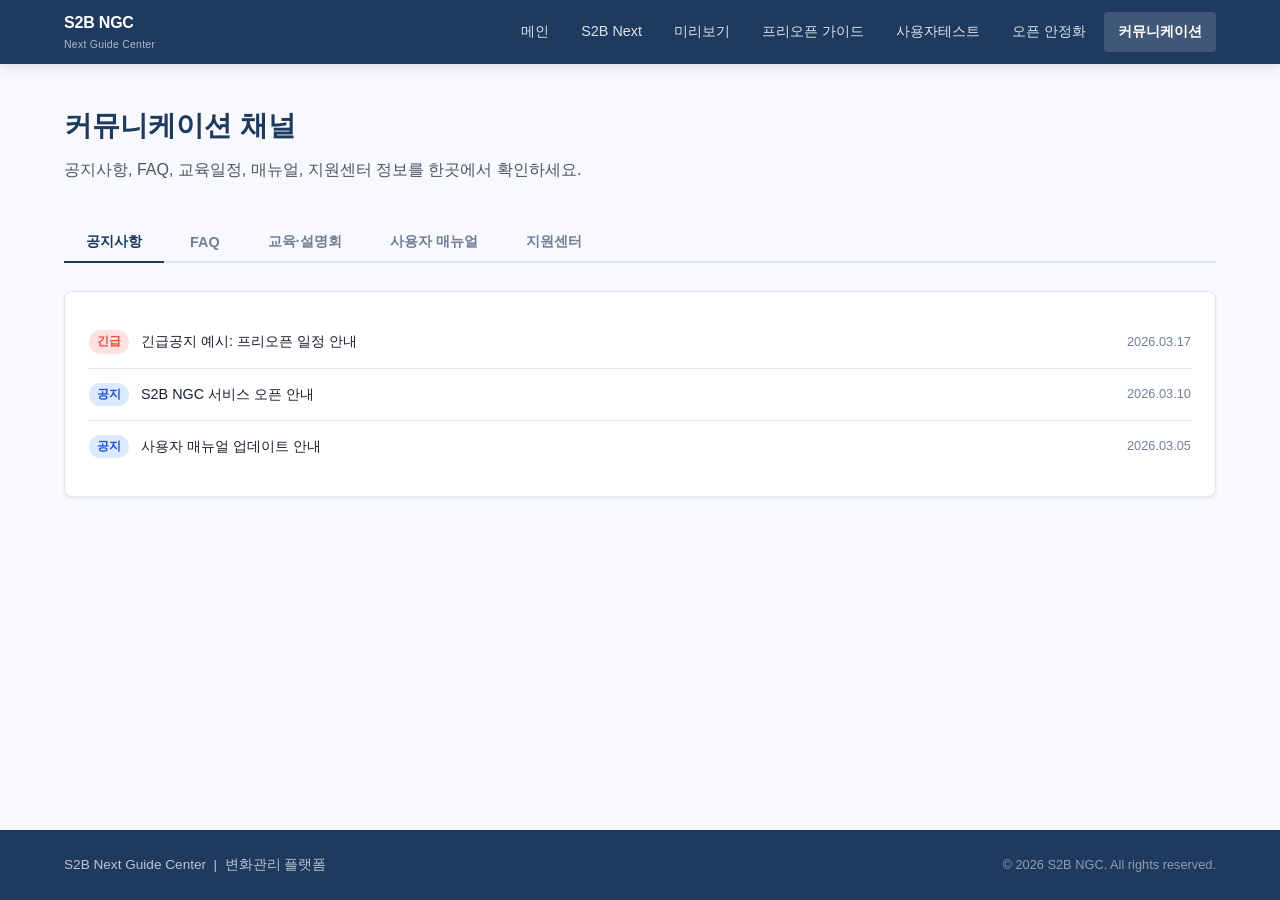
==== communication.html @ f14015ec "Initial project setup: S2B NGC static website - Directory structure, CSS, JS, JSON data files, all H" ====
<!DOCTYPE html>
<html lang="ko">
<head>
  <meta charset="UTF-8">
  <meta name="viewport" content="width=device-width, initial-scale=1.0">
  <meta name="description" content="커뮤니케이션 채널 - 공지사항, FAQ, 교육일정, 매뉴얼, 지원센터">
  <title>커뮤니케이션 | S2B NGC</title>
  <link rel="stylesheet" href="css/style.css">
  <style>
    .comm-tabs { display: flex; gap: 4px; flex-wrap: wrap; margin-bottom: 28px; border-bottom: 2px solid var(--color-border); }
    .comm-tab {
      padding: 10px 22px; font-size: .9rem; font-weight: 600;
      color: var(--color-text-muted);
      border-bottom: 2px solid transparent; margin-bottom: -2px;
      cursor: pointer; transition: all .15s; white-space: nowrap;
    }
    .comm-tab.active { color: var(--color-primary); border-bottom-color: var(--color-primary); }
    .comm-panel { display: none; }
    .comm-panel.active { display: block; }

    .edu-table { width: 100%; border-collapse: collapse; font-size: .875rem; }
    .edu-table th { background: var(--color-bg); padding: 10px 14px; text-align:left; font-weight:600; border-bottom: 2px solid var(--color-border); }
    .edu-table td { padding: 12px 14px; border-bottom: 1px solid var(--color-border); vertical-align: top; }
    .edu-table tr:last-child td { border-bottom: none; }

    .manual-list { display: flex; flex-direction: column; gap: 8px; }
    .manual-item {
      display: flex; align-items: center; justify-content: space-between; gap: 12px;
      padding: 14px 16px;
      border: 1px solid var(--color-border); border-radius: var(--radius-md);
      background: var(--color-surface);
    }
    .manual-info { display: flex; align-items: center; gap: 10px; flex: 1; }
    .manual-icon { font-size: 1.4rem; }
    .manual-title { font-weight: 600; font-size: .9rem; }
    .manual-size  { font-size: .8rem; color: var(--color-text-muted); }
  </style>
</head>
<body>

  <div id="header-mount"></div>

  <main>
    <div class="container">
      <h1 class="page-title">커뮤니케이션 채널</h1>
      <p class="page-desc">공지사항, FAQ, 교육일정, 매뉴얼, 지원센터 정보를 한곳에서 확인하세요.</p>

      <div class="comm-tabs">
        <button class="comm-tab active" data-tab="notice">공지사항</button>
        <button class="comm-tab" data-tab="faq">FAQ</button>
        <button class="comm-tab" data-tab="education">교육·설명회</button>
        <button class="comm-tab" data-tab="manual">사용자 매뉴얼</button>
        <button class="comm-tab" data-tab="support">지원센터</button>
      </div>

      <!-- 공지사항 -->
      <div class="comm-panel active" id="panel-notice">
        <div class="card" id="notice-list-wrap">
          <div class="notice-list" id="notice-list"></div>
        </div>
      </div>

      <!-- FAQ -->
      <div class="comm-panel" id="panel-faq">
        <div style="display:flex; gap:8px; flex-wrap:wrap; margin-bottom:16px;" id="faq-category-filter">
          <button class="preview-nav-btn active" data-cat="all" style="border-radius:4px; padding:6px 14px; border:1.5px solid var(--color-border); font-size:.85rem; font-weight:600; color:var(--color-text-sub); background:var(--color-surface); cursor:pointer;">전체</button>
        </div>
        <div id="faq-container"></div>
      </div>

      <!-- 교육·설명회 -->
      <div class="comm-panel" id="panel-education">
        <div class="card" style="overflow-x:auto;">
          <table class="edu-table">
            <thead>
              <tr>
                <th>구분</th><th>제목</th><th>일정</th><th>대상</th><th>상태</th>
              </tr>
            </thead>
            <tbody id="edu-tbody"></tbody>
          </table>
        </div>
      </div>

      <!-- 사용자 매뉴얼 -->
      <div class="comm-panel" id="panel-manual">
        <div class="manual-list" id="manual-list"></div>
      </div>

      <!-- 지원센터 -->
      <div class="comm-panel" id="panel-support">
        <div style="display:grid; grid-template-columns:repeat(auto-fit, minmax(260px,1fr)); gap:16px;">
          <div class="card">
            <h3 style="font-weight:700; margin-bottom:16px; color:var(--color-primary);">프로젝트팀</h3>
            <dl style="display:flex; flex-direction:column; gap:10px; font-size:.9rem;">
              <div style="display:flex; gap:12px;">
                <dt style="color:var(--color-text-muted); flex-shrink:0; width:50px;">기관명</dt>
                <dd id="team-name" style="font-weight:600;"></dd>
              </div>
              <div style="display:flex; gap:12px;">
                <dt style="color:var(--color-text-muted); flex-shrink:0; width:50px;">전화</dt>
                <dd id="team-phone"></dd>
              </div>
              <div style="display:flex; gap:12px;">
                <dt style="color:var(--color-text-muted); flex-shrink:0; width:50px;">이메일</dt>
                <dd id="team-email"></dd>
              </div>
              <div style="display:flex; gap:12px;">
                <dt style="color:var(--color-text-muted); flex-shrink:0; width:50px;">운영</dt>
                <dd id="team-hours"></dd>
              </div>
            </dl>
          </div>
          <div class="card">
            <h3 style="font-weight:700; margin-bottom:16px; color:var(--color-primary);">고객센터</h3>
            <dl style="display:flex; flex-direction:column; gap:10px; font-size:.9rem;">
              <div style="display:flex; gap:12px;">
                <dt style="color:var(--color-text-muted); flex-shrink:0; width:50px;">기관명</dt>
                <dd id="cc-name" style="font-weight:600;"></dd>
              </div>
              <div style="display:flex; gap:12px;">
                <dt style="color:var(--color-text-muted); flex-shrink:0; width:50px;">전화</dt>
                <dd id="cc-phone"></dd>
              </div>
              <div style="display:flex; gap:12px;">
                <dt style="color:var(--color-text-muted); flex-shrink:0; width:50px;">운영</dt>
                <dd id="cc-hours"></dd>
              </div>
            </dl>
          </div>
        </div>
      </div>
    </div>
  </main>

  <div id="footer-mount"></div>

  <script src="js/components.js"></script>
  <script src="js/app.js"></script>
  <script>
    // 탭 전환
    document.querySelectorAll('.comm-tab').forEach(tab => {
      tab.addEventListener('click', () => {
        document.querySelectorAll('.comm-tab').forEach(t => t.classList.remove('active'));
        document.querySelectorAll('.comm-panel').forEach(p => p.classList.remove('active'));
        tab.classList.add('active');
        document.getElementById('panel-' + tab.dataset.tab).classList.add('active');
      });
    });

    document.addEventListener('DOMContentLoaded', async () => {
      const data = await loadData('data/communication.json');
      if (!data) return;

      // 공지사항
      renderNoticeList('notice-list', data.notices, 20);

      // FAQ
      const categories = ['all', ...new Set(data.faq.map(f => f.category))];
      const filterEl = document.getElementById('faq-category-filter');
      filterEl.innerHTML = categories.map(c => `
        <button class="comm-filter-btn ${c === 'all' ? 'active' : ''}"
                data-cat="${c}"
                style="padding:6px 14px; border:1.5px solid var(--color-border); border-radius:4px; font-size:.85rem; font-weight:600; color:var(--color-text-sub); background:var(--color-surface); cursor:pointer;">
          ${c === 'all' ? '전체' : c}
        </button>
      `).join('');

      function renderFilteredFAQ(cat) {
        const items = cat === 'all' ? data.faq : data.faq.filter(f => f.category === cat);
        renderFAQ('faq-container', items);
      }
      renderFilteredFAQ('all');

      filterEl.querySelectorAll('.comm-filter-btn').forEach(btn => {
        btn.addEventListener('click', () => {
          filterEl.querySelectorAll('.comm-filter-btn').forEach(b => {
            b.style.background = 'var(--color-surface)';
            b.style.color = 'var(--color-text-sub)';
            b.style.borderColor = 'var(--color-border)';
          });
          btn.style.background = 'var(--color-primary)';
          btn.style.color = '#fff';
          btn.style.borderColor = 'var(--color-primary)';
          renderFilteredFAQ(btn.dataset.cat);
        });
      });

      // 교육
      document.getElementById('edu-tbody').innerHTML = data.education.map(e => `
        <tr>
          <td><span class="badge badge-info">${e.type}</span></td>
          <td>${e.title}</td>
          <td>${e.date}</td>
          <td>${e.target}</td>
          <td><span class="badge badge-notice">${e.status}</span></td>
        </tr>
      `).join('');

      // 매뉴얼
      document.getElementById('manual-list').innerHTML = data.manuals.map(m => `
        <div class="manual-item">
          <div class="manual-info">
            <span class="manual-icon">📄</span>
            <div>
              <div class="manual-title">${m.title}</div>
              <div class="manual-size">${m.size}</div>
            </div>
          </div>
          <a href="assets/manuals/${m.filename}" download
             class="btn btn-outline" style="font-size:.8rem; padding:6px 14px;">
            다운로드
          </a>
        </div>
      `).join('');

      // 지원센터
      const pt = data.support.projectTeam;
      const cc = data.support.callCenter;
      document.getElementById('team-name').textContent  = pt.name;
      document.getElementById('team-phone').textContent = pt.phone;
      document.getElementById('team-email').textContent = pt.email;
      document.getElementById('team-hours').textContent = pt.hours;
      document.getElementById('cc-name').textContent    = cc.name;
      document.getElementById('cc-phone').textContent   = cc.phone;
      document.getElementById('cc-hours').textContent   = cc.hours;
    });
  </script>
</body>
</html>
---- css/style.css ----
/* ============================================================
   S2B NGC - style.css
   반응형: PC(1024px+) / Mobile(~767px)
   ============================================================ */

/* ── CSS 변수 ── */
:root {
  --color-primary:     #1E3A5F;
  --color-primary-lt:  #2E5B8E;
  --color-accent:      #E8A020;
  --color-success:     #27AE60;
  --color-danger:      #E74C3C;
  --color-warning:     #F39C12;

  --color-bg:          #F8F9FC;
  --color-surface:     #FFFFFF;
  --color-border:      #E2E8F0;

  --color-text:        #1A202C;
  --color-text-sub:    #4A5568;
  --color-text-muted:  #718096;

  --font-base:         'Noto Sans KR', 'Apple SD Gothic Neo', sans-serif;
  --font-size-base:    16px;

  --radius-sm:         4px;
  --radius-md:         8px;
  --radius-lg:         12px;

  --shadow-sm:         0 1px 3px rgba(0,0,0,.08);
  --shadow-md:         0 4px 12px rgba(0,0,0,.10);

  --header-height:     64px;
  --container-width:   1200px;
  --gap:               24px;
}

/* ── 리셋 ── */
*, *::before, *::after { box-sizing: border-box; margin: 0; padding: 0; }
html { font-size: var(--font-size-base); scroll-behavior: smooth; }
body {
  font-family: var(--font-base);
  color: var(--color-text);
  background: var(--color-bg);
  line-height: 1.6;
  min-height: 100vh;
  display: flex;
  flex-direction: column;
}
a { color: inherit; text-decoration: none; }
ul, ol { list-style: none; }
img { max-width: 100%; display: block; }
button { cursor: pointer; font-family: inherit; border: none; background: none; }

/* ── 레이아웃 ── */
.container {
  width: 100%;
  max-width: var(--container-width);
  margin: 0 auto;
  padding: 0 var(--gap);
}
main { flex: 1; padding: 40px 0 60px; }
.page-title {
  font-size: 1.75rem;
  font-weight: 700;
  color: var(--color-primary);
  margin-bottom: 8px;
}
.page-desc {
  color: var(--color-text-sub);
  margin-bottom: 40px;
}
section { margin-bottom: 48px; }
.section-title {
  font-size: 1.2rem;
  font-weight: 700;
  color: var(--color-primary);
  margin-bottom: 16px;
  padding-bottom: 10px;
  border-bottom: 2px solid var(--color-border);
}

/* ── 헤더 ── */
#site-header {
  position: sticky;
  top: 0;
  z-index: 100;
  height: var(--header-height);
  background: var(--color-primary);
  box-shadow: var(--shadow-md);
}
#site-header .container {
  display: flex;
  align-items: center;
  justify-content: space-between;
  height: 100%;
}
.header-logo {
  display: flex;
  flex-direction: column;
  gap: 1px;
}
.header-logo .logo-title {
  font-size: 1rem;
  font-weight: 700;
  color: #fff;
  letter-spacing: -.2px;
}
.header-logo .logo-sub {
  font-size: .65rem;
  color: rgba(255,255,255,.65);
  letter-spacing: .3px;
}

/* GNB */
.gnb { display: flex; gap: 4px; }
.gnb a {
  display: block;
  padding: 8px 14px;
  font-size: .9rem;
  color: rgba(255,255,255,.85);
  border-radius: var(--radius-sm);
  transition: background .15s, color .15s;
  white-space: nowrap;
}
.gnb a:hover,
.gnb a.active {
  background: rgba(255,255,255,.15);
  color: #fff;
}
.gnb a.active { font-weight: 700; }

/* 햄버거 버튼 (모바일 전용) */
.menu-toggle {
  display: none;
  flex-direction: column;
  gap: 5px;
  padding: 6px;
}
.menu-toggle span {
  display: block;
  width: 24px;
  height: 2px;
  background: #fff;
  border-radius: 2px;
  transition: transform .25s, opacity .25s;
}
.menu-toggle.open span:nth-child(1) { transform: translateY(7px) rotate(45deg); }
.menu-toggle.open span:nth-child(2) { opacity: 0; }
.menu-toggle.open span:nth-child(3) { transform: translateY(-7px) rotate(-45deg); }

/* ── 푸터 ── */
#site-footer {
  background: var(--color-primary);
  color: rgba(255,255,255,.7);
  padding: 24px 0;
  font-size: .85rem;
}
#site-footer .container {
  display: flex;
  align-items: center;
  justify-content: space-between;
  flex-wrap: wrap;
  gap: 8px;
}
.footer-copy { color: rgba(255,255,255,.5); font-size: .8rem; }

/* ── 공통 컴포넌트 ── */

/* 배지 */
.badge {
  display: inline-block;
  padding: 2px 8px;
  border-radius: 20px;
  font-size: .75rem;
  font-weight: 600;
}
.badge-urgent  { background: #FEE2E2; color: var(--color-danger); }
.badge-notice  { background: #DBEAFE; color: #1D4ED8; }
.badge-new     { background: #D1FAE5; color: #065F46; }
.badge-info    { background: #E0E7FF; color: #3730A3; }

/* 카드 */
.card {
  background: var(--color-surface);
  border: 1px solid var(--color-border);
  border-radius: var(--radius-md);
  padding: 24px;
  box-shadow: var(--shadow-sm);
}

/* 통계 카드 */
.stat-grid {
  display: grid;
  grid-template-columns: repeat(auto-fit, minmax(200px, 1fr));
  gap: 16px;
}
.stat-card {
  background: var(--color-surface);
  border: 1px solid var(--color-border);
  border-radius: var(--radius-md);
  padding: 20px;
  text-align: center;
  box-shadow: var(--shadow-sm);
}
.stat-card .stat-label {
  font-size: .8rem;
  color: var(--color-text-muted);
  margin-bottom: 8px;
}
.stat-card .stat-value {
  font-size: 2rem;
  font-weight: 700;
  color: var(--color-primary);
  line-height: 1;
}
.stat-card .stat-unit {
  font-size: .85rem;
  color: var(--color-text-sub);
  margin-top: 4px;
}

/* 진행률 바 */
.progress-wrap { margin-bottom: 12px; }
.progress-label {
  display: flex;
  justify-content: space-between;
  font-size: .85rem;
  margin-bottom: 6px;
  color: var(--color-text-sub);
}
.progress-bar {
  height: 8px;
  background: var(--color-border);
  border-radius: 4px;
  overflow: hidden;
}
.progress-fill {
  height: 100%;
  background: var(--color-primary-lt);
  border-radius: 4px;
  transition: width .6s ease;
}
.progress-fill.accent { background: var(--color-accent); }
.progress-fill.success { background: var(--color-success); }

/* 공지 목록 */
.notice-list { display: flex; flex-direction: column; gap: 0; }
.notice-item {
  display: flex;
  align-items: center;
  gap: 12px;
  padding: 14px 0;
  border-bottom: 1px solid var(--color-border);
  font-size: .9rem;
}
.notice-item:last-child { border-bottom: none; }
.notice-item .notice-title {
  flex: 1;
  overflow: hidden;
  white-space: nowrap;
  text-overflow: ellipsis;
}
.notice-item .notice-date { color: var(--color-text-muted); font-size: .8rem; flex-shrink: 0; }

/* 버튼 */
.btn {
  display: inline-flex;
  align-items: center;
  gap: 6px;
  padding: 10px 20px;
  border-radius: var(--radius-sm);
  font-size: .9rem;
  font-weight: 600;
  transition: opacity .15s, transform .1s;
}
.btn:hover { opacity: .88; transform: translateY(-1px); }
.btn-primary { background: var(--color-primary); color: #fff; }
.btn-accent  { background: var(--color-accent); color: #fff; }
.btn-outline {
  background: transparent;
  color: var(--color-primary);
  border: 1.5px solid var(--color-primary);
}

/* 긴급공지 배너 */
.urgent-banner {
  background: #FEF3CD;
  border-left: 4px solid var(--color-warning);
  border-radius: 0 var(--radius-sm) var(--radius-sm) 0;
  padding: 12px 16px;
  margin-bottom: 16px;
  display: flex;
  align-items: center;
  gap: 10px;
  font-size: .9rem;
}
.urgent-banner .urgent-icon { font-size: 1.1rem; flex-shrink: 0; }
.urgent-banner .urgent-text { flex: 1; }
.urgent-banner .urgent-date { color: var(--color-text-muted); font-size: .8rem; flex-shrink: 0; }

/* 타임라인 */
.timeline { position: relative; padding-left: 24px; }
.timeline::before {
  content: '';
  position: absolute;
  left: 7px; top: 0; bottom: 0;
  width: 2px;
  background: var(--color-border);
}
.timeline-item { position: relative; margin-bottom: 28px; }
.timeline-item::before {
  content: '';
  position: absolute;
  left: -21px;
  top: 5px;
  width: 12px;
  height: 12px;
  border-radius: 50%;
  background: var(--color-border);
  border: 2px solid var(--color-surface);
}
.timeline-item.done::before   { background: var(--color-success); }
.timeline-item.active::before { background: var(--color-accent); }
.timeline-item.upcoming::before { background: var(--color-border); }
.timeline-period { font-size: .8rem; color: var(--color-text-muted); margin-bottom: 2px; }
.timeline-label  { font-weight: 600; }

/* FAQ 아코디언 */
.faq-list { display: flex; flex-direction: column; gap: 8px; }
.faq-item { border: 1px solid var(--color-border); border-radius: var(--radius-md); overflow: hidden; }
.faq-question {
  width: 100%;
  display: flex;
  align-items: center;
  justify-content: space-between;
  padding: 16px 20px;
  font-size: .95rem;
  font-weight: 600;
  text-align: left;
  background: var(--color-surface);
  transition: background .15s;
}
.faq-question:hover { background: var(--color-bg); }
.faq-question .faq-arrow {
  font-size: .8rem;
  transition: transform .25s;
  flex-shrink: 0;
}
.faq-item.open .faq-arrow { transform: rotate(180deg); }
.faq-answer {
  display: none;
  padding: 0 20px 16px;
  font-size: .9rem;
  color: var(--color-text-sub);
  line-height: 1.7;
}
.faq-item.open .faq-answer { display: block; }

/* 체크리스트 */
.checklist { display: flex; flex-direction: column; gap: 10px; }
.checklist-item {
  display: flex;
  align-items: flex-start;
  gap: 10px;
  font-size: .9rem;
}
.checklist-item input[type="checkbox"] {
  width: 18px; height: 18px;
  margin-top: 2px;
  accent-color: var(--color-primary);
  flex-shrink: 0;
}

/* ── 미리보기 전용: PC 전용 안내 ── */
.pc-only-notice {
  display: none;
  text-align: center;
  padding: 60px 20px;
  color: var(--color-text-sub);
}
.pc-only-notice .pc-only-icon { font-size: 3rem; margin-bottom: 16px; }
.pc-only-notice p { font-size: 1rem; }
.preview-frame-wrap {
  width: 100%;
  border: 1px solid var(--color-border);
  border-radius: var(--radius-md);
  overflow: hidden;
  background: #fff;
}
.preview-frame-wrap iframe {
  width: 100%;
  min-height: 700px;
  border: none;
  display: block;
}

/* ── 반응형: 모바일 (~ 767px) ── */
@media (max-width: 767px) {
  :root {
    --font-size-base: 15px;
    --gap: 16px;
  }

  main { padding: 24px 0 48px; }
  .page-title { font-size: 1.4rem; }

  /* 헤더: 햄버거 메뉴 */
  .menu-toggle { display: flex; }
  .gnb {
    display: none;
    position: absolute;
    top: var(--header-height);
    left: 0;
    right: 0;
    flex-direction: column;
    gap: 0;
    background: var(--color-primary);
    padding: 8px 0 16px;
    box-shadow: var(--shadow-md);
  }
  .gnb.open { display: flex; }
  .gnb a {
    padding: 12px 24px;
    border-radius: 0;
    font-size: 1rem;
  }

  /* 통계 그리드: 2열 */
  .stat-grid { grid-template-columns: repeat(2, 1fr); }

  /* 미리보기: 모바일 숨김 */
  .preview-content  { display: none; }
  .pc-only-notice   { display: block; }

  /* 푸터 */
  #site-footer .container { flex-direction: column; align-items: flex-start; }
}

/* 태블릿 (768px ~ 1023px) */
@media (min-width: 768px) and (max-width: 1023px) {
  :root { --container-width: 960px; }
  .stat-grid { grid-template-columns: repeat(3, 1fr); }
}
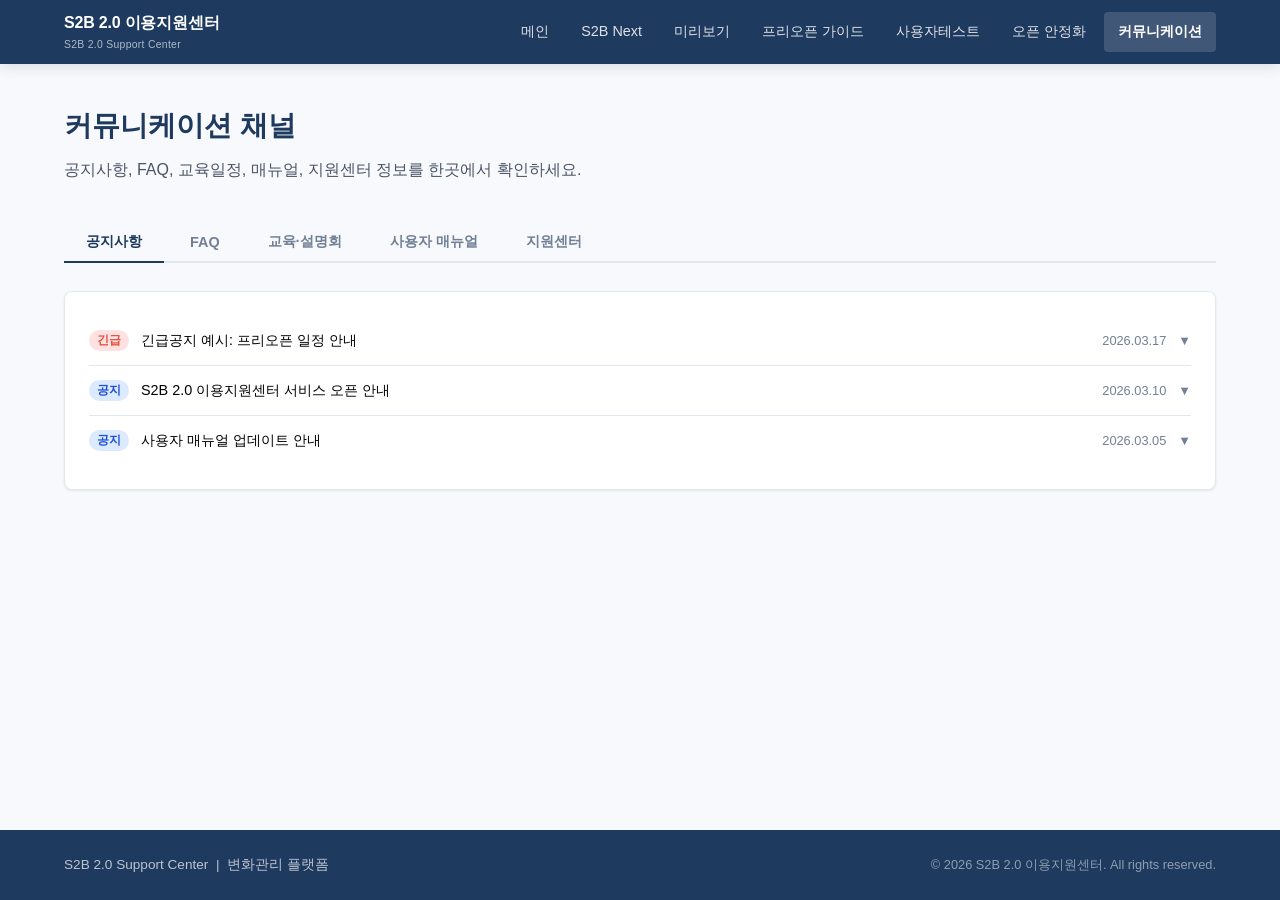
==== commit 74dc3a61: "Update service name and add notice click-to-expand - Rename S2B NGC → S2B 2.0 이용지원센터 across all page" ====
--- a/communication.html
+++ b/communication.html
@@ -4,7 +4,7 @@
   <meta charset="UTF-8">
   <meta name="viewport" content="width=device-width, initial-scale=1.0">
   <meta name="description" content="커뮤니케이션 채널 - 공지사항, FAQ, 교육일정, 매뉴얼, 지원센터">
-  <title>커뮤니케이션 | S2B NGC</title>
+  <title>커뮤니케이션 | S2B 2.0 이용지원센터</title>
   <link rel="stylesheet" href="css/style.css">
   <style>
     .comm-tabs { display: flex; gap: 4px; flex-wrap: wrap; margin-bottom: 28px; border-bottom: 2px solid var(--color-border); }
--- a/css/style.css
+++ b/css/style.css
@@ -1,5 +1,5 @@
 /* ============================================================
-   S2B NGC - style.css
+   S2B 2.0 이용지원센터 - style.css
    반응형: PC(1024px+) / Mobile(~767px)
    ============================================================ */
 
@@ -246,15 +246,21 @@
 
 /* 공지 목록 */
 .notice-list { display: flex; flex-direction: column; gap: 0; }
+.notice-entry { border-bottom: 1px solid var(--color-border); }
+.notice-entry:last-child { border-bottom: none; }
 .notice-item {
+  width: 100%;
   display: flex;
   align-items: center;
   gap: 12px;
   padding: 14px 0;
-  border-bottom: 1px solid var(--color-border);
-  font-size: .9rem;
-}
-.notice-item:last-child { border-bottom: none; }
+  font-size: .9rem;
+  background: none;
+  border: none;
+  cursor: pointer;
+  text-align: left;
+}
+.notice-item:hover { background: var(--color-bg); }
 .notice-item .notice-title {
   flex: 1;
   overflow: hidden;
@@ -262,6 +268,16 @@
   text-overflow: ellipsis;
 }
 .notice-item .notice-date { color: var(--color-text-muted); font-size: .8rem; flex-shrink: 0; }
+.notice-item .notice-arrow { font-size: .8rem; transition: transform .25s; flex-shrink: 0; color: var(--color-text-muted); }
+.notice-entry.open .notice-arrow { transform: rotate(180deg); }
+.notice-body {
+  display: none;
+  padding: 0 4px 16px;
+  font-size: .875rem;
+  color: var(--color-text-sub);
+  line-height: 1.7;
+}
+.notice-entry.open .notice-body { display: block; }
 
 /* 버튼 */
 .btn {
